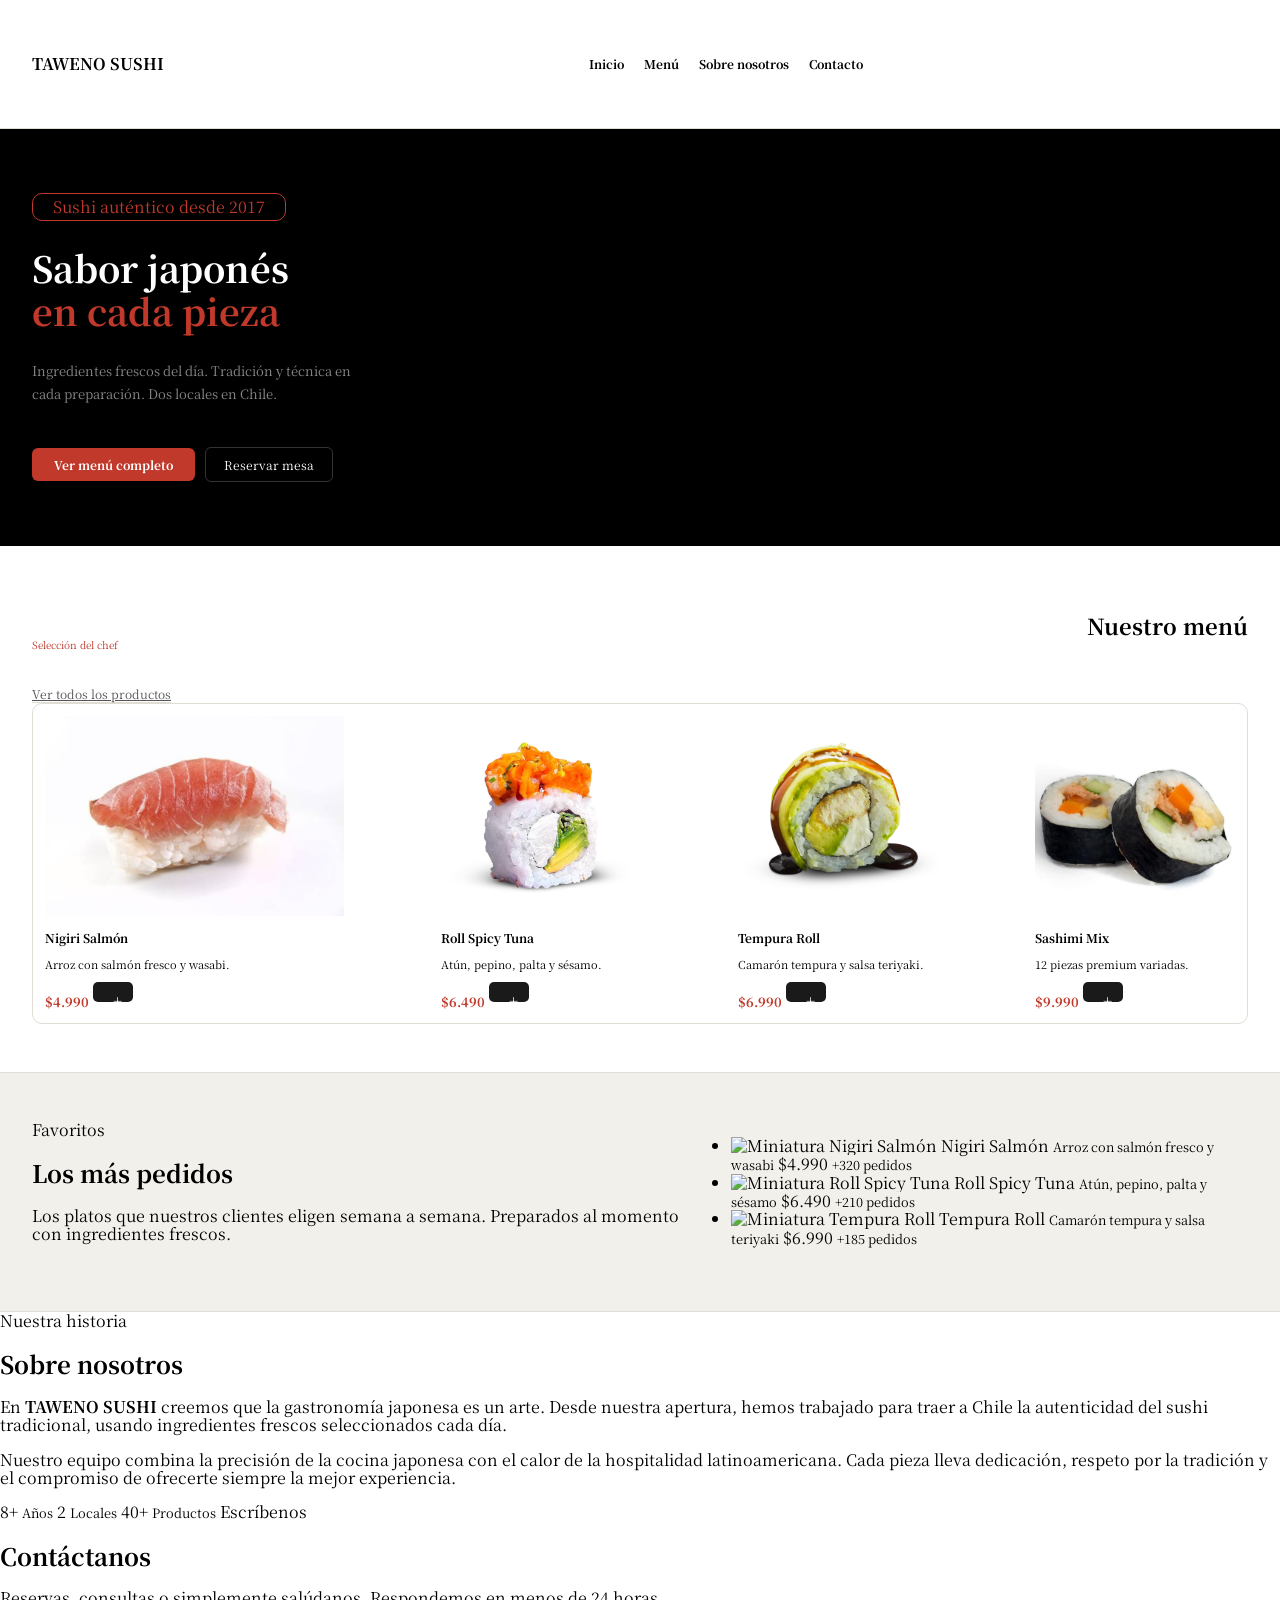
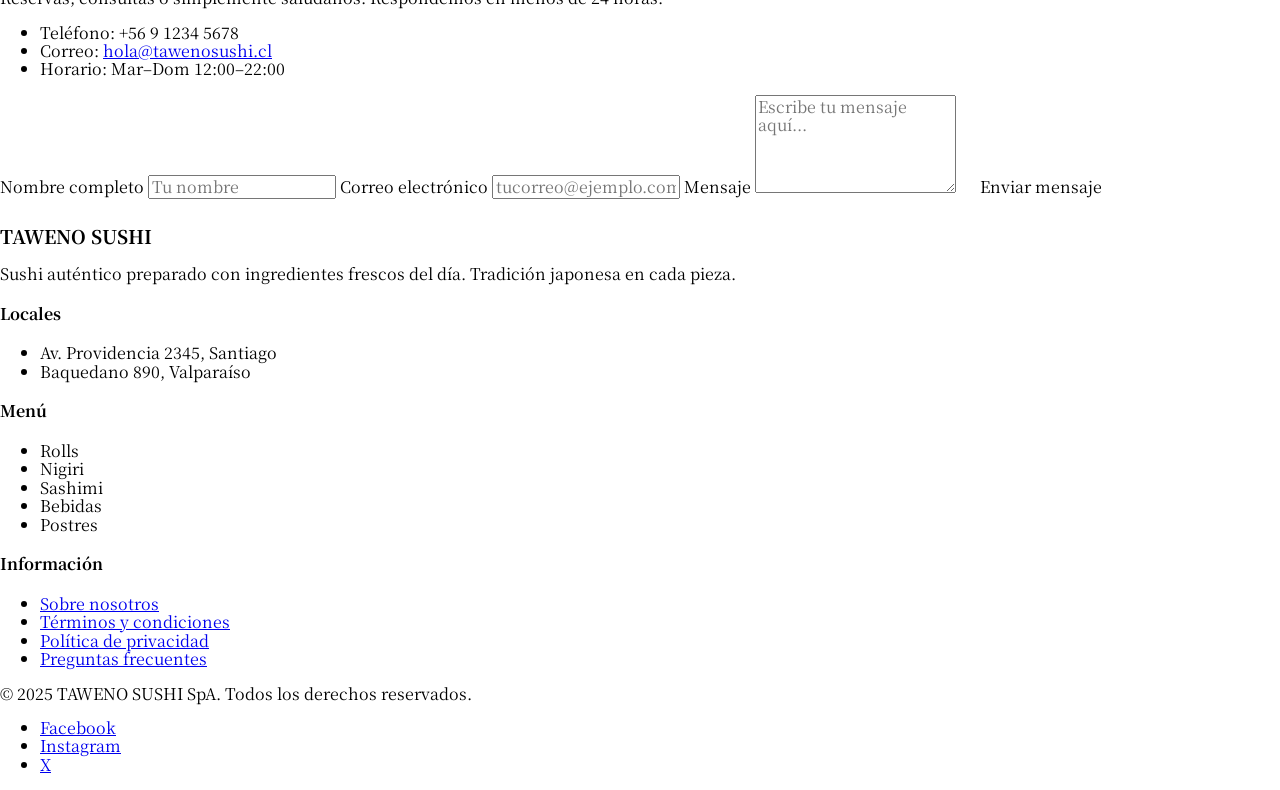
==== index.html @ 77d9dcaa "dev: se arreglaron errores y se actualizaron las ultimas tres secciones, los mas pedidos, sobre noso" ====
<!doctype html>
<html lang="es">
  <head>
    <meta charset="UTF-8" />
    <meta name="viewport" content="width=device-width, initial-scale=1.0" />
    <link rel="preconnect" href="https://fonts.googleapis.com" />
    <link rel="preconnect" href="https://fonts.gstatic.com" crossorigin />
    <link
      href="https://fonts.googleapis.com/css2?family=Noto+Serif+JP:wght@400;500;700&display=swap"
      rel="stylesheet"
    />
    <link rel="stylesheet" href="css/normalize.css" />
    <link rel="stylesheet" href="css/styles.css" />
    <!-- ===================== ACA TU LINK CSS ===================== -->
    <title>TAWENO SUSHI</title>
  </head>

  <body>
    <!-- ===================== INICIO HEADER ===================== -->

    <nav class="navbar">
      <a href="#">TAWENO SUSHI</a>
      <ul class="enlaces">
        <li><a href="#">Inicio</a></li>
        <li><a href="#">Menú</a></li>
        <li><a href="#">Sobre nosotros</a></li>
        <li><a href="#">Contacto</a></li>
      </ul>
      <div class="pill">
        <a href="#">Reservar</a>
      </div>
    </nav>
    <header class="header">
      <div class="bloque-texto1">
        <span>Sushi auténtico desde 2017</span>
      </div>
      <h1>Sabor japonés<br /><span>en cada pieza</span></h1>
      <div class="parrdesc">
        <p>
          Ingredientes frescos del día. Tradición y técnica en cada preparación.
          Dos locales en Chile.
        </p>
      </div>
      <div class="contenedor-botones">
        <div class="menu-boton">
          <a href="#">Ver menú completo</a>
        </div>
        <div class="mesa-boton">
          <a href="#">Reservar mesa</a>
        </div>
      </div>
    </header>
    <!-- ===================== FIN HEADER ===================== -->

    <!-- ===================== INICIO NUESTRO MENÚ ===================== -->

    <section class="nuestro-menu">
      <header class="encabezado-menu">
        <span>Selección del chef</span>
        <h2>Nuestro menú</h2>
      </header>

      <a href="#">Ver todos los productos</a>
      <div class="tarjetas">
        <div class="contenedor-tarjeta1">
          <img src="img/sushi1.jpg" alt="Nigiri Salmón" />

          <h3>Nigiri Salmón</h3>
          <p>Arroz con salmón fresco y wasabi.</p>
          <span>$4.990</span>
          <button type="button">+</button>
        </div>
        <div class="contenedor-tarjeta2">
          <img src="img/sushi2.jpg" alt="Roll Spicy Tuna" />
          <h3>Roll Spicy Tuna</h3>
          <p>Atún, pepino, palta y sésamo.</p>
          <span>$6.490</span>
          <button type="button">+</button>
        </div>
        <div class="contenedor-tarjeta3">
          <img src="img/sushi3.jpg" alt="Tempura Roll" />
          <h3>Tempura Roll</h3>
          <p>Camarón tempura y salsa teriyaki.</p>
          <span>$6.990</span>
          <button type="button">+</button>
        </div>
        <div class="contenedor-tarjeta4">
        <img src="img/sushi4.jpg" alt="Sashimi Mix" />
        <h3>Sashimi Mix</h3>
        <p>12 piezas premium variadas.</p>
        <span>$9.990</span>
        <button type="button">+</button>
        </div>
      </div>
    </section>
    <!-- ===================== FIN NUESTRO MENÚ ===================== -->

    <!-- ===================== INICIO LOS MÁS PEDIDOS ===================== -->
    <section class="mas-pedidos">
      <div class="columna1">
    <span>Favoritos</span>
    <h2>Los más pedidos</h2>
    <p>
      Los platos que nuestros clientes eligen semana a semana. Preparados al
      momento con ingredientes frescos.
    </p>
      </div>
    <ul>
      <li>
        <img src="#" alt="Miniatura Nigiri Salmón" />
        <span>Nigiri Salmón</span>
        <small>Arroz con salmón fresco y wasabi</small>
        <span>$4.990</span>
        <small>+320 pedidos</small>
      </li>
      <li>
        <img src="#" alt="Miniatura Roll Spicy Tuna" />
        <span>Roll Spicy Tuna</span>
        <small>Atún, pepino, palta y sésamo</small>
        <span>$6.490</span>
        <small>+210 pedidos</small>
      </li>
      <li>
        <img src="#" alt="Miniatura Tempura Roll" />
        <span>Tempura Roll</span>
        <small>Camarón tempura y salsa teriyaki</small>
        <span>$6.990</span>
        <small>+185 pedidos</small>
      </li>
    </ul>
    </section>
    <!-- ===================== FIN LOS MÁS PEDIDOS ===================== -->

    <!-- ===================== INICIO SOBRE NOSOTROS ===================== -->

    <span>Nuestra historia</span>
    <h2>Sobre nosotros</h2>
    <p>
      En <strong>TAWENO SUSHI</strong> creemos que la gastronomía japonesa es un
      arte. Desde nuestra apertura, hemos trabajado para traer a Chile la
      autenticidad del sushi tradicional, usando ingredientes frescos
      seleccionados cada día.
    </p>
    <p>
      Nuestro equipo combina la precisión de la cocina japonesa con el calor de
      la hospitalidad latinoamericana. Cada pieza lleva dedicación, respeto por
      la tradición y el compromiso de ofrecerte siempre la mejor experiencia.
    </p>

    <span>8+</span>
    <small>Años</small>

    <span>2</span>
    <small>Locales</small>

    <span>40+</span>
    <small>Productos</small>

    <!-- ===================== FIN SOBRE NOSOTROS ===================== -->

    <!-- ===================== INICIO CONTACTO ===================== -->

    <span>Escríbenos</span>
    <h2>Contáctanos</h2>
    <p>
      Reservas, consultas o simplemente salúdanos. Respondemos en menos de 24
      horas.
    </p>
    <ul>
      <li>Teléfono: +56 9 1234 5678</li>
      <li>
        Correo: <a href="mailto:hola@tawenosushi.cl">hola@tawenosushi.cl</a>
      </li>
      <li>Horario: Mar–Dom 12:00–22:00</li>
    </ul>

    <form action="#" method="post">
      <label for="nombre">Nombre completo</label>
      <input
        type="text"
        id="nombre"
        name="nombre"
        placeholder="Tu nombre"
        required
      />

      <label for="email">Correo electrónico</label>
      <input
        type="email"
        id="email"
        name="email"
        placeholder="tucorreo@ejemplo.com"
        required
      />

      <label for="mensaje">Mensaje</label>
      <textarea
        id="mensaje"
        name="mensaje"
        rows="5"
        placeholder="Escribe tu mensaje aquí..."
        required
      ></textarea>

      <button type="submit">Enviar mensaje</button>
    </form>

    <!-- ===================== FIN CONTACTO ===================== -->

    <!-- ===================== INICIO FOOTER ===================== -->

    <h3>TAWENO SUSHI</h3>
    <p>
      Sushi auténtico preparado con ingredientes frescos del día. Tradición
      japonesa en cada pieza.
    </p>

    <h4>Locales</h4>
    <ul>
      <li>Av. Providencia 2345, Santiago</li>
      <li>Baquedano 890, Valparaíso</li>
    </ul>

    <h4>Menú</h4>
    <ul>
      <li>Rolls</li>
      <li>Nigiri</li>
      <li>Sashimi</li>
      <li>Bebidas</li>
      <li>Postres</li>
    </ul>

    <h4>Información</h4>
    <ul>
      <li><a href="#">Sobre nosotros</a></li>
      <li><a href="#">Términos y condiciones</a></li>
      <li><a href="#">Política de privacidad</a></li>
      <li><a href="#">Preguntas frecuentes</a></li>
    </ul>

    <p>© 2025 TAWENO SUSHI SpA. Todos los derechos reservados.</p>
    <ul>
      <li><a href="#">Facebook</a></li>
      <li><a href="#">Instagram</a></li>
      <li><a href="#">X</a></li>
    </ul>

    <!-- ===================== FIN FOOTER ===================== -->
  </body>
</html>
---- css/styles.css ----
/* =====================================================
   styles.css — TAWENO SUSHI
   Completa los estilos según el mockup adjunto
   ===================================================== */

/* Reset base */
html {
  box-sizing: border-box;
  font-size: 62.5%;
}

*,
*::before,
*::after {
  box-sizing: inherit;
}

img {
  max-width: 100%;
}

/* Tu código va aquí */
body {
  font-size: 1.6rem;
  font-family: Noto Serif JP;
}

.navbar {
  background-color: #ffffff;
  display: flex;
  padding-bottom: 6.4rem;
  padding-top: 6.4rem;
  padding-left: 3.2rem;
  padding-right: 3.2rem;
  flex-direction: row;
  align-items: center;
  justify-content: space-between;
  border-bottom: 0.1rem solid #e0ddd5;
  height: 5.2rem;
  text-decoration: none;
  width: 140rem;
  margin: 0 auto;
}

.navbar a {
  display: flex;
  justify-content: space-between;
  flex-direction: row;
  color: #000000;
  text-decoration: none;
  font-weight: 700;
}

.navbar li {
  margin-right: 2rem ;
}

.pill {
  background-color: #c0392b;
  border: 0.1rem solid rgba(192, 57, 43, 0.5);
  font-size: 1rem;
  padding: 0.4rem 1.2rem;
  border-radius: 2rem;
  margin-bottom: 2rem;
  text-decoration: none;
  color: white;
}

.header {
  background-color: #000000;
  padding-top: 6.4rem;
  padding-bottom: 6.4rem;
  padding-left: 3.2rem;
  padding-right: 3.2rem;
  display: flex;
  align-items: center;
  flex-direction: column;
  align-items: flex-start ;
}

.bloque-texto1 {
  flex-basis: 50%;
  color: #c0392b;
  border: solid #c0392b 0.1rem ;
  border-radius: 1rem;
  padding: 0.4rem 2rem;
}

.contenedor-botones {
  display: flex;
  align-items: center;
  
}

.contenedor-botones a {
  text-decoration: none;
  color: #ffffff;
}

.menu-boton {
  background-color: #c0392b;
  color: #ffffff;
  font-size: 1.2rem;
  font-weight: bold;
  padding: 1rem 2.2rem;
  border-radius: 0.6rem;
  margin-right: 1rem;

}

.parrdesc {
  color: #888888;
  font-size: 1.3rem;
  line-height: 1.8;
  max-width: 34rem;
  margin-bottom: 2.8rem;
}

.mesa-boton {
  background-color: transparent;
  border: 0.1rem solid rgba(255, 255, 255, 0.2);
  color: #cccccc ;
  font-size: 1.2rem;
  padding: 1rem 1.8rem;
  border-radius: 0.6rem;
}

.header h1 {
  color: #ffffff;
  font-size: 3.6rem;
  font-weight: bold;
  line-height: 1.2;
  margin-bottom: 1.4rem;

}

.header h1 span {
  color: #c0392b;
}

.enlaces {
  font-size: 1.2rem;
  display: flex;
  align-items: center;
  justify-content: center;
  margin-right: 2.8rem;
  color: #555555;
  text-decoration: none;
}

.enlaces li {
  list-style: none;
}

.nuestro-menu {
  background-color: #ffffff;
  padding: 4.8rem 3.2rem;
}

.encabezado-menu {
  display: flex;
  align-items: flex-end;
  justify-content: space-between;
  margin-bottom: 2.8rem;

}

.encabezado-menu span {
  color: #c0392b;
  font-size: 1rem;
  margin-bottom: 0.6rem;
}

.encabezado-menu h2 {
  font-size: 2.2rem;
  font-weight: bold;
  justify-self: start;
}

.nuestro-menu a {
  color: #555555;
  font-size: 1.2rem;
  border-bottom: 0.1rem solid #e0ddd5 ;
}

.tarjetas {
  display: flex;
  align-items: stretch;
  justify-content: space-between;
  flex-basis: 25%;
  background-color: #ffffff;
  border: 0.1rem solid #e0ddd5;
  border-radius: 1rem;
  padding: 1.2rem;
  overflow: hidden;
}

.tarjetas img {
  height: 20rem;
  width: 100%;
  object-fit: cover;
}

.tarjetas h3 {
  font-size: 1.2rem;
  font-weight: bold;
  margin-bottom: 0.4rem;
}

.tarjetas p {
  font-size: 1.1rem;
  color: 555555;
  line-height: 1.5;
  margin-bottom: 1rem;
}

.tarjetas span button {
  display: flex;
  align-items: center;
  justify-content: space-between;

}

.tarjetas span {
  color: #c0392b;
  font-size: 1.3rem;
  font-weight: bold;

}

.tarjetas button {
  background-color: #1a1a1a;
  color: #ffffff;
  width: 2rem;
  height: 2rem;
  border-radius: 0.5rem;
  border: none;
  
}

.contenedor-tarjeta1 {
  margin-right: 0.2rem;
}

.contenedor-tarjeta2{
  margin-right: 0.2rem;
}

.contenedor-tarjeta3 {
  margin-right: 0.2rem;
}

.mas-pedidos {
  background-color: #f2f0eb;
  padding: 4.8rem 3.2rem;
  border-top: 0.1rem solid #e0ddd5;
  border-bottom: 0.1rem solid #e0ddd5;
  display: flex;
  align-items: flex-start;
  justify-content: flex-start;
}

.columna1 {
  
}
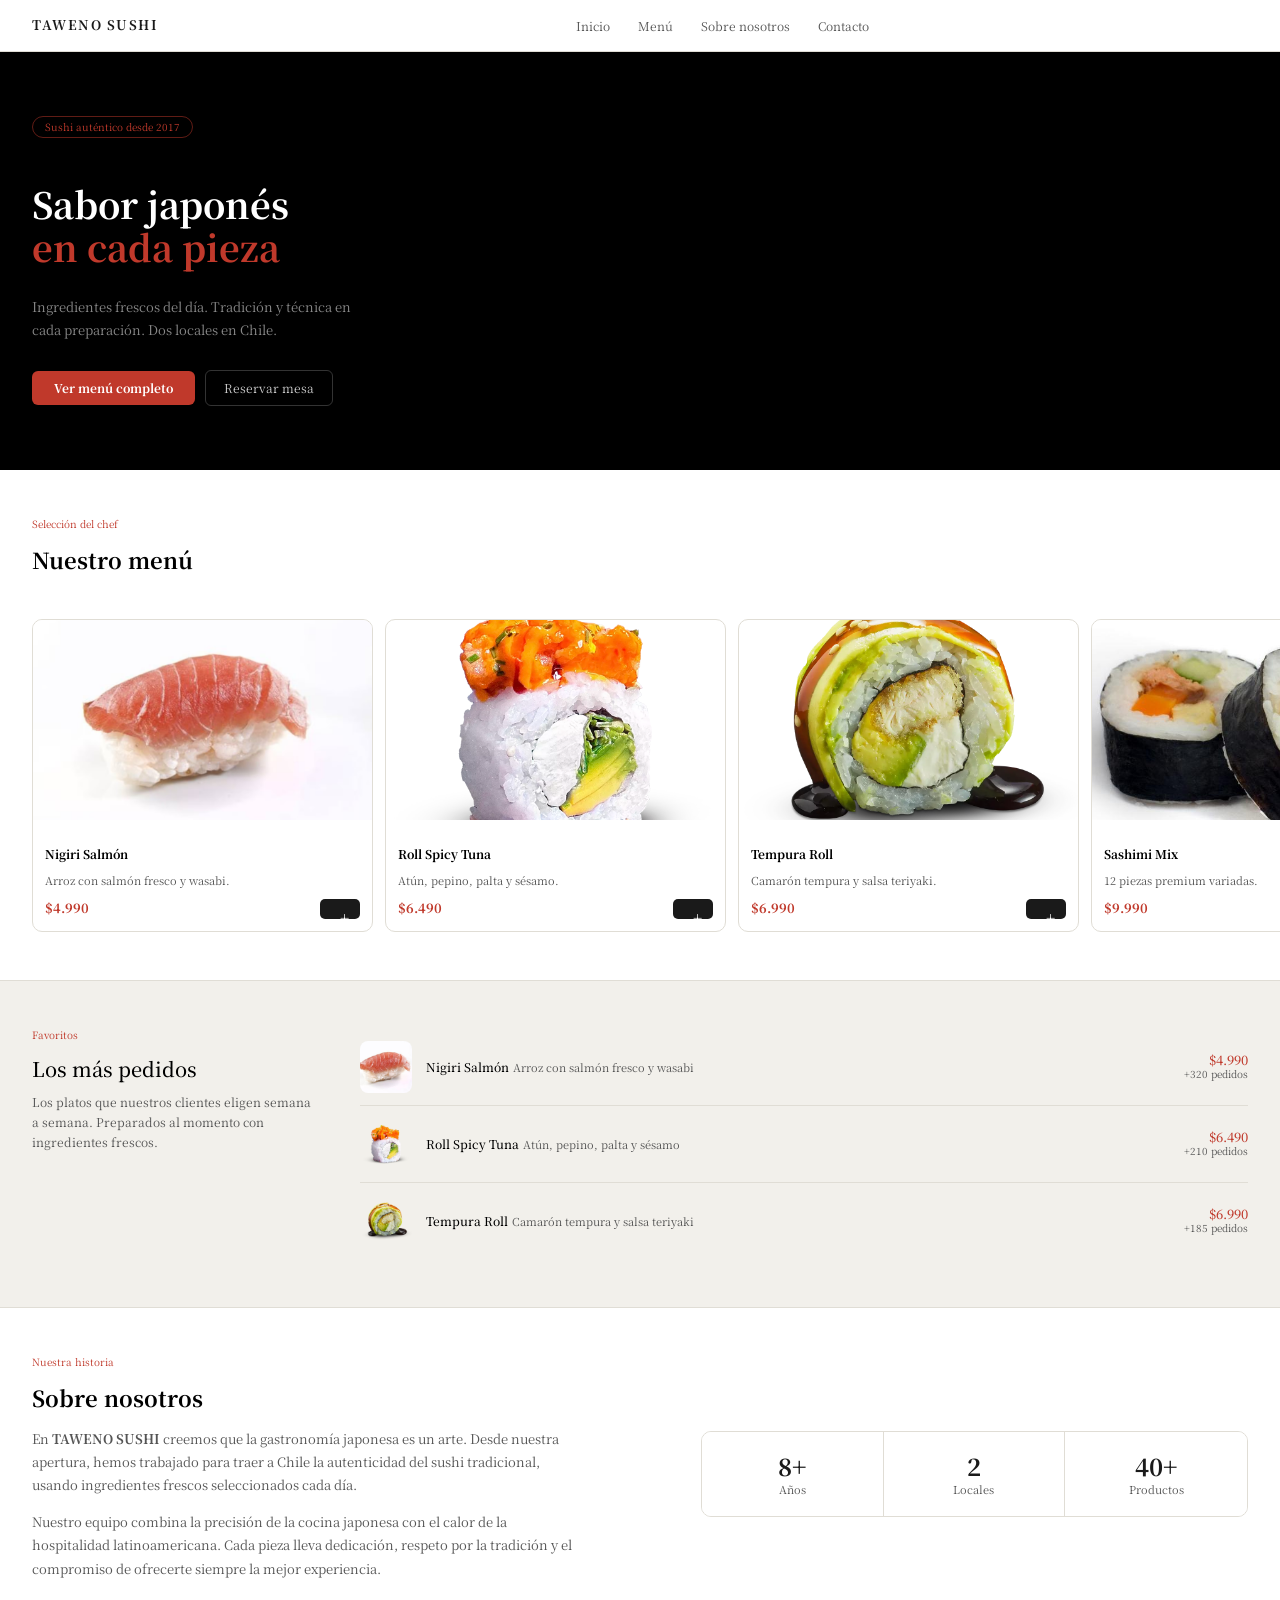
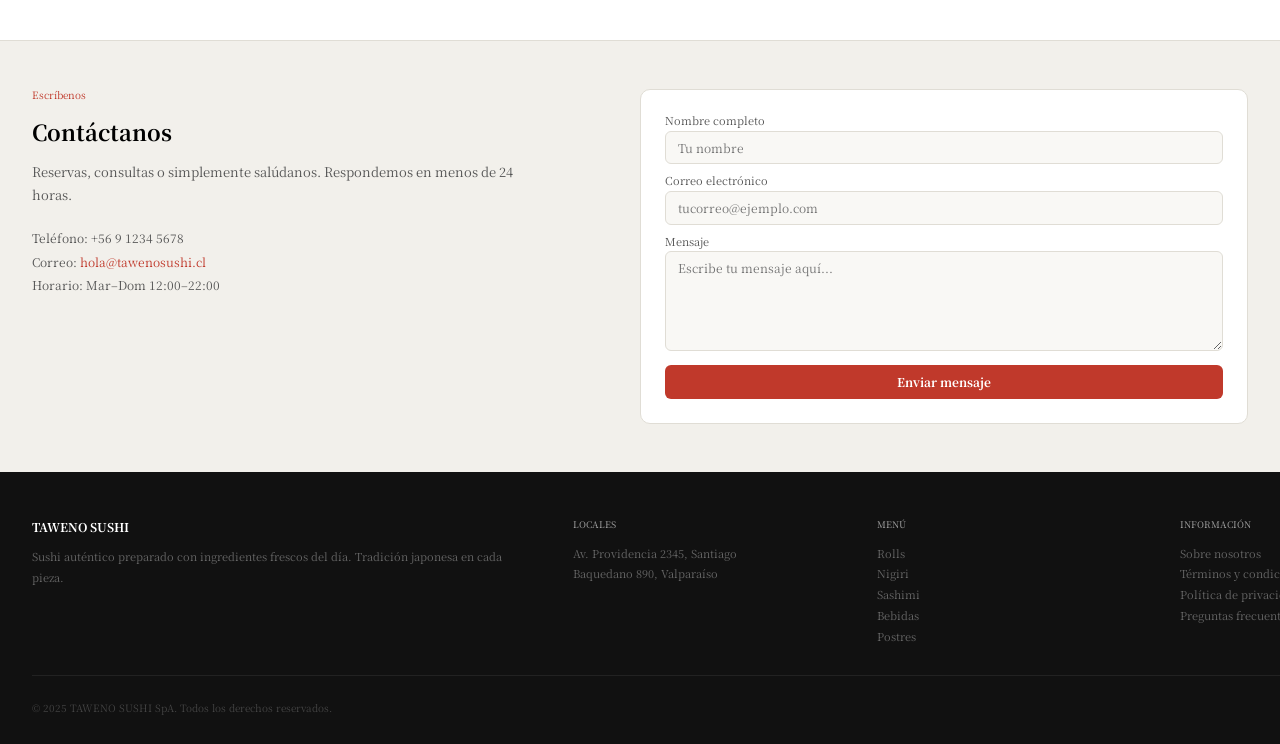
==== commit 1ea737f0: "dev: se arreglaron errores y se actualizaron las ultimas tres secciones, los mas pedidos, sobre noso" ====
--- a/index.html
+++ b/index.html
@@ -11,240 +11,261 @@
     />
     <link rel="stylesheet" href="css/normalize.css" />
     <link rel="stylesheet" href="css/styles.css" />
-    <!-- ===================== ACA TU LINK CSS ===================== -->
     <title>TAWENO SUSHI</title>
   </head>
 
   <body>
-    <!-- ===================== INICIO HEADER ===================== -->
 
     <nav class="navbar">
-      <a href="#">TAWENO SUSHI</a>
-      <ul class="enlaces">
-        <li><a href="#">Inicio</a></li>
-        <li><a href="#">Menú</a></li>
-        <li><a href="#">Sobre nosotros</a></li>
-        <li><a href="#">Contacto</a></li>
+      <a href="#" class="navbar-logo">TAWENO SUSHI</a>
+      <ul>
+        <li><a href="#" class="enlaces">Inicio</a></li>
+        <li><a href="#" class="enlaces">Menú</a></li>
+        <li><a href="#" class="enlaces">Sobre nosotros</a></li>
+        <li><a href="#" class="enlaces">Contacto</a></li>
       </ul>
-      <div class="pill">
-        <a href="#">Reservar</a>
-      </div>
+      <a href="#" class="boton-reservar">Reservar</a>
     </nav>
+
     <header class="header">
-      <div class="bloque-texto1">
-        <span>Sushi auténtico desde 2017</span>
-      </div>
-      <h1>Sabor japonés<br /><span>en cada pieza</span></h1>
-      <div class="parrdesc">
-        <p>
-          Ingredientes frescos del día. Tradición y técnica en cada preparación.
-          Dos locales en Chile.
-        </p>
-      </div>
-      <div class="contenedor-botones">
-        <div class="menu-boton">
-          <a href="#">Ver menú completo</a>
-        </div>
-        <div class="mesa-boton">
-          <a href="#">Reservar mesa</a>
+      <div class="header-inner">
+        <div class="bloque-texto1">
+          <span class="pill">Sushi auténtico desde 2017</span>
+          <h1>Sabor japonés<br /><span>en cada pieza</span></h1>
+          <p class="parrdesc">
+            Ingredientes frescos del día. Tradición y técnica en cada preparación.
+            Dos locales en Chile.
+          </p>
+          <div class="contenedor-botones">
+            <a href="#" class="menu-boton">Ver menú completo</a>
+            <a href="#" class="mesa-boton">Reservar mesa</a>
+          </div>
         </div>
       </div>
     </header>
-    <!-- ===================== FIN HEADER ===================== -->
-
-    <!-- ===================== INICIO NUESTRO MENÚ ===================== -->
 
     <section class="nuestro-menu">
-      <header class="encabezado-menu">
-        <span>Selección del chef</span>
-        <h2>Nuestro menú</h2>
-      </header>
-
-      <a href="#">Ver todos los productos</a>
-      <div class="tarjetas">
-        <div class="contenedor-tarjeta1">
-          <img src="img/sushi1.jpg" alt="Nigiri Salmón" />
-
-          <h3>Nigiri Salmón</h3>
-          <p>Arroz con salmón fresco y wasabi.</p>
-          <span>$4.990</span>
-          <button type="button">+</button>
-        </div>
-        <div class="contenedor-tarjeta2">
-          <img src="img/sushi2.jpg" alt="Roll Spicy Tuna" />
-          <h3>Roll Spicy Tuna</h3>
-          <p>Atún, pepino, palta y sésamo.</p>
-          <span>$6.490</span>
-          <button type="button">+</button>
-        </div>
-        <div class="contenedor-tarjeta3">
-          <img src="img/sushi3.jpg" alt="Tempura Roll" />
-          <h3>Tempura Roll</h3>
-          <p>Camarón tempura y salsa teriyaki.</p>
-          <span>$6.990</span>
-          <button type="button">+</button>
-        </div>
-        <div class="contenedor-tarjeta4">
-        <img src="img/sushi4.jpg" alt="Sashimi Mix" />
-        <h3>Sashimi Mix</h3>
-        <p>12 piezas premium variadas.</p>
-        <span>$9.990</span>
-        <button type="button">+</button>
-        </div>
-      </div>
-    </section>
-    <!-- ===================== FIN NUESTRO MENÚ ===================== -->
-
-    <!-- ===================== INICIO LOS MÁS PEDIDOS ===================== -->
+      <div class="nuestro-menu-inner">
+        <div class="encabezado-menu">
+          <div class="encabezado-menu-titulo">
+            <span>Selección del chef</span>
+            <h2>Nuestro menú</h2>
+          </div>
+          <a href="#" class="ver-todos">Ver todos los productos</a>
+        </div>
+        <div class="fila-tarjetas">
+          <div class="tarjetas contenedor-tarjeta1">
+            <img src="img/sushi1.jpg" alt="Nigiri Salmón" />
+            <div class="card-info">
+              <h3>Nigiri Salmón</h3>
+              <p>Arroz con salmón fresco y wasabi.</p>
+              <div class="pie-tarjeta">
+                <span>$4.990</span>
+                <button type="button">+</button>
+              </div>
+            </div>
+          </div>
+          <div class="tarjetas contenedor-tarjeta2">
+            <img src="img/sushi2.jpg" alt="Roll Spicy Tuna" />
+            <div class="card-info">
+              <h3>Roll Spicy Tuna</h3>
+              <p>Atún, pepino, palta y sésamo.</p>
+              <div class="pie-tarjeta">
+                <span>$6.490</span>
+                <button type="button">+</button>
+              </div>
+            </div>
+          </div>
+          <div class="tarjetas contenedor-tarjeta3">
+            <img src="img/sushi3.jpg" alt="Tempura Roll" />
+            <div class="card-info">
+              <h3>Tempura Roll</h3>
+              <p>Camarón tempura y salsa teriyaki.</p>
+              <div class="pie-tarjeta">
+                <span>$6.990</span>
+                <button type="button">+</button>
+              </div>
+            </div>
+          </div>
+          <div class="tarjetas">
+            <img src="img/sushi4.jpg" alt="Sashimi Mix" />
+            <div class="card-info">
+              <h3>Sashimi Mix</h3>
+              <p>12 piezas premium variadas.</p>
+              <div class="pie-tarjeta">
+                <span>$9.990</span>
+                <button type="button">+</button>
+              </div>
+            </div>
+          </div>
+        </div>
+      </div>
+    </section>
+
     <section class="mas-pedidos">
-      <div class="columna1">
-    <span>Favoritos</span>
-    <h2>Los más pedidos</h2>
-    <p>
-      Los platos que nuestros clientes eligen semana a semana. Preparados al
-      momento con ingredientes frescos.
-    </p>
-      </div>
-    <ul>
-      <li>
-        <img src="#" alt="Miniatura Nigiri Salmón" />
-        <span>Nigiri Salmón</span>
-        <small>Arroz con salmón fresco y wasabi</small>
-        <span>$4.990</span>
-        <small>+320 pedidos</small>
-      </li>
-      <li>
-        <img src="#" alt="Miniatura Roll Spicy Tuna" />
-        <span>Roll Spicy Tuna</span>
-        <small>Atún, pepino, palta y sésamo</small>
-        <span>$6.490</span>
-        <small>+210 pedidos</small>
-      </li>
-      <li>
-        <img src="#" alt="Miniatura Tempura Roll" />
-        <span>Tempura Roll</span>
-        <small>Camarón tempura y salsa teriyaki</small>
-        <span>$6.990</span>
-        <small>+185 pedidos</small>
-      </li>
-    </ul>
-    </section>
-    <!-- ===================== FIN LOS MÁS PEDIDOS ===================== -->
-
-    <!-- ===================== INICIO SOBRE NOSOTROS ===================== -->
-
-    <span>Nuestra historia</span>
-    <h2>Sobre nosotros</h2>
-    <p>
-      En <strong>TAWENO SUSHI</strong> creemos que la gastronomía japonesa es un
-      arte. Desde nuestra apertura, hemos trabajado para traer a Chile la
-      autenticidad del sushi tradicional, usando ingredientes frescos
-      seleccionados cada día.
-    </p>
-    <p>
-      Nuestro equipo combina la precisión de la cocina japonesa con el calor de
-      la hospitalidad latinoamericana. Cada pieza lleva dedicación, respeto por
-      la tradición y el compromiso de ofrecerte siempre la mejor experiencia.
-    </p>
-
-    <span>8+</span>
-    <small>Años</small>
-
-    <span>2</span>
-    <small>Locales</small>
-
-    <span>40+</span>
-    <small>Productos</small>
-
-    <!-- ===================== FIN SOBRE NOSOTROS ===================== -->
-
-    <!-- ===================== INICIO CONTACTO ===================== -->
-
-    <span>Escríbenos</span>
-    <h2>Contáctanos</h2>
-    <p>
-      Reservas, consultas o simplemente salúdanos. Respondemos en menos de 24
-      horas.
-    </p>
-    <ul>
-      <li>Teléfono: +56 9 1234 5678</li>
-      <li>
-        Correo: <a href="mailto:hola@tawenosushi.cl">hola@tawenosushi.cl</a>
-      </li>
-      <li>Horario: Mar–Dom 12:00–22:00</li>
-    </ul>
-
-    <form action="#" method="post">
-      <label for="nombre">Nombre completo</label>
-      <input
-        type="text"
-        id="nombre"
-        name="nombre"
-        placeholder="Tu nombre"
-        required
-      />
-
-      <label for="email">Correo electrónico</label>
-      <input
-        type="email"
-        id="email"
-        name="email"
-        placeholder="tucorreo@ejemplo.com"
-        required
-      />
-
-      <label for="mensaje">Mensaje</label>
-      <textarea
-        id="mensaje"
-        name="mensaje"
-        rows="5"
-        placeholder="Escribe tu mensaje aquí..."
-        required
-      ></textarea>
-
-      <button type="submit">Enviar mensaje</button>
-    </form>
-
-    <!-- ===================== FIN CONTACTO ===================== -->
-
-    <!-- ===================== INICIO FOOTER ===================== -->
-
-    <h3>TAWENO SUSHI</h3>
-    <p>
-      Sushi auténtico preparado con ingredientes frescos del día. Tradición
-      japonesa en cada pieza.
-    </p>
-
-    <h4>Locales</h4>
-    <ul>
-      <li>Av. Providencia 2345, Santiago</li>
-      <li>Baquedano 890, Valparaíso</li>
-    </ul>
-
-    <h4>Menú</h4>
-    <ul>
-      <li>Rolls</li>
-      <li>Nigiri</li>
-      <li>Sashimi</li>
-      <li>Bebidas</li>
-      <li>Postres</li>
-    </ul>
-
-    <h4>Información</h4>
-    <ul>
-      <li><a href="#">Sobre nosotros</a></li>
-      <li><a href="#">Términos y condiciones</a></li>
-      <li><a href="#">Política de privacidad</a></li>
-      <li><a href="#">Preguntas frecuentes</a></li>
-    </ul>
-
-    <p>© 2025 TAWENO SUSHI SpA. Todos los derechos reservados.</p>
-    <ul>
-      <li><a href="#">Facebook</a></li>
-      <li><a href="#">Instagram</a></li>
-      <li><a href="#">X</a></li>
-    </ul>
-
-    <!-- ===================== FIN FOOTER ===================== -->
+      <div class="mas-pedidos-inner">
+        <div class="columna1">
+          <span>Favoritos</span>
+          <h2>Los más pedidos</h2>
+          <p>
+            Los platos que nuestros clientes eligen semana a semana. Preparados al
+            momento con ingredientes frescos.
+          </p>
+        </div>
+        <ul class="lista-pedidos">
+          <li class="item-pedido">
+            <img src="img/sushi1.jpg" alt="Miniatura Nigiri Salmón" />
+            <div>
+              <span class="item-pedido-nombre">Nigiri Salmón</span>
+              <span class="item-pedido-desc">Arroz con salmón fresco y wasabi</span>
+            </div>
+            <div class="item-pedido-meta">
+              <span class="item-pedido-precio">$4.990</span>
+              <span class="item-pedido-conteo">+320 pedidos</span>
+            </div>
+          </li>
+          <li class="item-pedido">
+            <img src="img/sushi2.jpg" alt="Miniatura Roll Spicy Tuna" />
+            <div>
+              <span class="item-pedido-nombre">Roll Spicy Tuna</span>
+              <span class="item-pedido-desc">Atún, pepino, palta y sésamo</span>
+            </div>
+            <div class="item-pedido-meta">
+              <span class="item-pedido-precio">$6.490</span>
+              <span class="item-pedido-conteo">+210 pedidos</span>
+            </div>
+          </li>
+          <li class="item-pedido">
+            <img src="img/sushi3.jpg" alt="Miniatura Tempura Roll" />
+            <div>
+              <span class="item-pedido-nombre">Tempura Roll</span>
+              <span class="item-pedido-desc">Camarón tempura y salsa teriyaki</span>
+            </div>
+            <div class="item-pedido-meta">
+              <span class="item-pedido-precio">$6.990</span>
+              <span class="item-pedido-conteo">+185 pedidos</span>
+            </div>
+          </li>
+        </ul>
+      </div>
+    </section>
+
+    <section class="sobre-nosotros">
+      <div class="sobre-nosotros-inner">
+        <div class="columna-texto">
+          <span>Nuestra historia</span>
+          <h2>Sobre nosotros</h2>
+          <p>
+            En <strong>TAWENO SUSHI</strong> creemos que la gastronomía japonesa es un
+            arte. Desde nuestra apertura, hemos trabajado para traer a Chile la
+            autenticidad del sushi tradicional, usando ingredientes frescos
+            seleccionados cada día.
+          </p>
+          <p>
+            Nuestro equipo combina la precisión de la cocina japonesa con el calor de
+            la hospitalidad latinoamericana. Cada pieza lleva dedicación, respeto por
+            la tradición y el compromiso de ofrecerte siempre la mejor experiencia.
+          </p>
+        </div>
+        <div class="panel-stats">
+          <div class="stat-item">
+            <span class="stat-numero">8+</span>
+            <span class="stat-etiqueta">Años</span>
+          </div>
+          <div class="stat-item">
+            <span class="stat-numero">2</span>
+            <span class="stat-etiqueta">Locales</span>
+          </div>
+          <div class="stat-item">
+            <span class="stat-numero">40+</span>
+            <span class="stat-etiqueta">Productos</span>
+          </div>
+        </div>
+      </div>
+    </section>
+
+    <section class="contacto">
+      <div class="contacto-inner">
+        <div class="columna-info">
+          <span>Escríbenos</span>
+          <h2>Contáctanos</h2>
+          <p>
+            Reservas, consultas o simplemente salúdanos. Respondemos en menos de 24
+            horas.
+          </p>
+          <ul class="lista-datos">
+            <li>Teléfono: +56 9 1234 5678</li>
+            <li>Correo: <a href="mailto:hola@tawenosushi.cl">hola@tawenosushi.cl</a></li>
+            <li>Horario: Mar–Dom 12:00–22:00</li>
+          </ul>
+        </div>
+        <div class="tarjeta-formulario">
+          <form class="formulario" action="#" method="post">
+            <div class="campo">
+              <label for="nombre">Nombre completo</label>
+              <input type="text" id="nombre" name="nombre" placeholder="Tu nombre" required />
+            </div>
+            <div class="campo">
+              <label for="email">Correo electrónico</label>
+              <input type="email" id="email" name="email" placeholder="tucorreo@ejemplo.com" required />
+            </div>
+            <div class="campo">
+              <label for="mensaje">Mensaje</label>
+              <textarea id="mensaje" name="mensaje" rows="5" placeholder="Escribe tu mensaje aquí..." required></textarea>
+            </div>
+            <button type="submit" class="boton-enviar">Enviar mensaje</button>
+          </form>
+        </div>
+      </div>
+    </section>
+
+    <footer class="footer">
+      <div class="footer-inner">
+        <div class="footer-columnas">
+          <div class="footer-marca">
+            <h3>TAWENO SUSHI</h3>
+            <p>
+              Sushi auténtico preparado con ingredientes frescos del día. Tradición
+              japonesa en cada pieza.
+            </p>
+          </div>
+          <div class="footer-nav">
+            <h4>LOCALES</h4>
+            <ul>
+              <li>Av. Providencia 2345, Santiago</li>
+              <li>Baquedano 890, Valparaíso</li>
+            </ul>
+          </div>
+          <div class="footer-nav">
+            <h4>MENÚ</h4>
+            <ul>
+              <li><a href="#">Rolls</a></li>
+              <li><a href="#">Nigiri</a></li>
+              <li><a href="#">Sashimi</a></li>
+              <li><a href="#">Bebidas</a></li>
+              <li><a href="#">Postres</a></li>
+            </ul>
+          </div>
+          <div class="footer-nav">
+            <h4>INFORMACIÓN</h4>
+            <ul>
+              <li><a href="#">Sobre nosotros</a></li>
+              <li><a href="#">Términos y condiciones</a></li>
+              <li><a href="#">Política de privacidad</a></li>
+              <li><a href="#">Preguntas frecuentes</a></li>
+            </ul>
+          </div>
+        </div>
+        <div class="footer-barra">
+          <p class="footer-copyright">© 2025 TAWENO SUSHI SpA. Todos los derechos reservados.</p>
+          <ul class="footer-redes">
+            <li><a href="#">Facebook</a></li>
+            <li><a href="#">Instagram</a></li>
+            <li><a href="#">X</a></li>
+          </ul>
+        </div>
+      </div>
+    </footer>
+
   </body>
 </html>
--- a/css/styles.css
+++ b/css/styles.css
@@ -1,12 +1,7 @@
-/* =====================================================
-   styles.css — TAWENO SUSHI
-   Completa los estilos según el mockup adjunto
-   ===================================================== */
-
-/* Reset base */
 html {
   box-sizing: border-box;
   font-size: 62.5%;
+  background-color: #f9f8f5;
 }
 
 *,
@@ -19,17 +14,17 @@
   max-width: 100%;
 }
 
-/* Tu código va aquí */
 body {
   font-size: 1.6rem;
-  font-family: Noto Serif JP;
+  font-family: "Noto Serif JP", serif;
+  background-color: #f9f8f5;
 }
 
 .navbar {
   background-color: #ffffff;
   display: flex;
-  padding-bottom: 6.4rem;
-  padding-top: 6.4rem;
+  padding-top: 0;
+  padding-bottom: 0;
   padding-left: 3.2rem;
   padding-right: 3.2rem;
   flex-direction: row;
@@ -37,33 +32,55 @@
   justify-content: space-between;
   border-bottom: 0.1rem solid #e0ddd5;
   height: 5.2rem;
-  text-decoration: none;
   width: 140rem;
   margin: 0 auto;
 }
 
-.navbar a {
-  display: flex;
-  justify-content: space-between;
-  flex-direction: row;
-  color: #000000;
-  text-decoration: none;
-  font-weight: 700;
+.navbar-logo {
+  color: #1a1a1a;
+  font-size: 1.3rem;
+  font-weight: bold;
+  letter-spacing: 0.15rem;
+  text-decoration: none;
+}
+
+.navbar ul {
+  display: flex;
+  align-items: center;
+  justify-content: center;
+  list-style: none;
+  padding: 0;
+  margin: 0;
 }
 
 .navbar li {
-  margin-right: 2rem ;
-}
-
-.pill {
+  margin-right: 2.8rem;
+}
+
+.navbar li:last-child {
+  margin-right: 0;
+}
+
+.enlaces {
+  font-size: 1.2rem;
+  color: #555555;
+  text-decoration: none;
+}
+
+.boton-reservar {
   background-color: #c0392b;
-  border: 0.1rem solid rgba(192, 57, 43, 0.5);
-  font-size: 1rem;
-  padding: 0.4rem 1.2rem;
-  border-radius: 2rem;
-  margin-bottom: 2rem;
-  text-decoration: none;
-  color: white;
+  color: #ffffff;
+  font-size: 1.1rem;
+  font-weight: bold;
+  padding: 0.6rem 1.6rem;
+  border-radius: 0.6rem;
+  border: none;
+  cursor: pointer;
+  text-decoration: none;
+}
+
+.boton-reservar:hover {
+  background-color: #a93226;
 }
 
 .header {
@@ -74,38 +91,45 @@
   padding-right: 3.2rem;
   display: flex;
   align-items: center;
+}
+
+.header-inner {
+  width: 140rem;
+  margin: 0 auto;
+  display: flex;
   flex-direction: column;
-  align-items: flex-start ;
+  align-items: flex-start;
 }
 
 .bloque-texto1 {
   flex-basis: 50%;
-  color: #c0392b;
-  border: solid #c0392b 0.1rem ;
-  border-radius: 1rem;
-  padding: 0.4rem 2rem;
-}
-
-.contenedor-botones {
-  display: flex;
-  align-items: center;
-  
-}
-
-.contenedor-botones a {
-  text-decoration: none;
+  display: flex;
+  flex-direction: column;
+  align-items: flex-start;
+}
+
+.pill {
+  color: #c0392b;
+  border: 0.1rem solid rgba(192, 57, 43, 0.5);
+  font-size: 1rem;
+  padding: 0.4rem 1.2rem;
+  border-radius: 2rem;
+  margin-bottom: 2rem;
+  text-decoration: none;
+  background-color: transparent;
+  display: inline-block;
+}
+
+.header h1 {
   color: #ffffff;
-}
-
-.menu-boton {
-  background-color: #c0392b;
-  color: #ffffff;
-  font-size: 1.2rem;
-  font-weight: bold;
-  padding: 1rem 2.2rem;
-  border-radius: 0.6rem;
-  margin-right: 1rem;
-
+  font-size: 3.6rem;
+  font-weight: bold;
+  line-height: 1.2;
+  margin-bottom: 1.4rem;
+}
+
+.header h1 span {
+  color: #c0392b;
 }
 
 .parrdesc {
@@ -116,40 +140,43 @@
   margin-bottom: 2.8rem;
 }
 
+.contenedor-botones {
+  display: flex;
+  align-items: center;
+}
+
+.contenedor-botones a {
+  text-decoration: none;
+}
+
+.menu-boton {
+  background-color: #c0392b;
+  color: #ffffff;
+  font-size: 1.2rem;
+  font-weight: bold;
+  padding: 1rem 2.2rem;
+  border-radius: 0.6rem;
+  margin-right: 1rem;
+  border: none;
+  cursor: pointer;
+  text-decoration: none;
+  display: inline-block;
+}
+
+.menu-boton:hover {
+  background-color: #a93226;
+}
+
 .mesa-boton {
   background-color: transparent;
   border: 0.1rem solid rgba(255, 255, 255, 0.2);
-  color: #cccccc ;
+  color: #cccccc;
   font-size: 1.2rem;
   padding: 1rem 1.8rem;
   border-radius: 0.6rem;
-}
-
-.header h1 {
-  color: #ffffff;
-  font-size: 3.6rem;
-  font-weight: bold;
-  line-height: 1.2;
-  margin-bottom: 1.4rem;
-
-}
-
-.header h1 span {
-  color: #c0392b;
-}
-
-.enlaces {
-  font-size: 1.2rem;
-  display: flex;
-  align-items: center;
-  justify-content: center;
-  margin-right: 2.8rem;
-  color: #555555;
-  text-decoration: none;
-}
-
-.enlaces li {
-  list-style: none;
+  cursor: pointer;
+  text-decoration: none;
+  display: inline-block;
 }
 
 .nuestro-menu {
@@ -157,42 +184,66 @@
   padding: 4.8rem 3.2rem;
 }
 
+.nuestro-menu-inner {
+  width: 140rem;
+  margin: 0 auto;
+}
+
 .encabezado-menu {
   display: flex;
   align-items: flex-end;
   justify-content: space-between;
   margin-bottom: 2.8rem;
-
-}
-
-.encabezado-menu span {
+}
+
+.encabezado-menu-titulo span {
   color: #c0392b;
   font-size: 1rem;
   margin-bottom: 0.6rem;
+  display: block;
 }
 
 .encabezado-menu h2 {
   font-size: 2.2rem;
   font-weight: bold;
-  justify-self: start;
-}
-
-.nuestro-menu a {
-  color: #555555;
-  font-size: 1.2rem;
-  border-bottom: 0.1rem solid #e0ddd5 ;
+}
+
+.nuestro-menu a.ver-todos {
+  color: #555555;
+  font-size: 1.2rem;
+  border-bottom: 0.1rem solid #e0ddd5;
+  text-decoration: none;
+}
+
+.nuestro-menu a.ver-todos:hover {
+  color: #c0392b;
+  border-color: #c0392b;
+}
+
+.fila-tarjetas {
+  display: flex;
+  align-items: stretch;
+  justify-content: space-between;
 }
 
 .tarjetas {
-  display: flex;
-  align-items: stretch;
-  justify-content: space-between;
   flex-basis: 25%;
   background-color: #ffffff;
   border: 0.1rem solid #e0ddd5;
   border-radius: 1rem;
-  padding: 1.2rem;
   overflow: hidden;
+}
+
+.contenedor-tarjeta1 {
+  margin-right: 1.2rem;
+}
+
+.contenedor-tarjeta2 {
+  margin-right: 1.2rem;
+}
+
+.contenedor-tarjeta3 {
+  margin-right: 1.2rem;
 }
 
 .tarjetas img {
@@ -201,6 +252,10 @@
   object-fit: cover;
 }
 
+.card-info {
+  padding: 1.2rem;
+}
+
 .tarjetas h3 {
   font-size: 1.2rem;
   font-weight: bold;
@@ -209,23 +264,21 @@
 
 .tarjetas p {
   font-size: 1.1rem;
-  color: 555555;
+  color: #555555;
   line-height: 1.5;
   margin-bottom: 1rem;
 }
 
-.tarjetas span button {
-  display: flex;
-  align-items: center;
-  justify-content: space-between;
-
+.pie-tarjeta {
+  display: flex;
+  align-items: center;
+  justify-content: space-between;
 }
 
 .tarjetas span {
   color: #c0392b;
   font-size: 1.3rem;
   font-weight: bold;
-
 }
 
 .tarjetas button {
@@ -235,19 +288,11 @@
   height: 2rem;
   border-radius: 0.5rem;
   border: none;
-  
-}
-
-.contenedor-tarjeta1 {
-  margin-right: 0.2rem;
-}
-
-.contenedor-tarjeta2{
-  margin-right: 0.2rem;
-}
-
-.contenedor-tarjeta3 {
-  margin-right: 0.2rem;
+  cursor: pointer;
+}
+
+.tarjetas button:hover {
+  background-color: #c0392b;
 }
 
 .mas-pedidos {
@@ -260,6 +305,382 @@
   justify-content: flex-start;
 }
 
+.mas-pedidos-inner {
+  width: 140rem;
+  margin: 0 auto;
+  display: flex;
+  align-items: flex-start;
+  justify-content: flex-start;
+}
+
 .columna1 {
-  
-}+  flex-basis: 28rem;
+  flex-shrink: 0;
+  margin-right: 4.8rem;
+}
+
+.columna1 span {
+  color: #c0392b;
+  font-size: 1rem;
+  display: block;
+  margin-bottom: 0.4rem;
+}
+
+.columna1 h2 {
+  font-size: 2rem;
+  font-weight: 500;
+  margin-bottom: 1rem;
+}
+
+.columna1 p {
+  font-size: 1.2rem;
+  color: #555555;
+  line-height: 1.7;
+}
+
+.lista-pedidos {
+  flex: 1;
+  list-style: none;
+  padding: 0;
+  margin: 0;
+}
+
+.item-pedido {
+  display: flex;
+  align-items: center;
+  padding-top: 1.2rem;
+  padding-bottom: 1.2rem;
+  border-bottom: 0.1rem solid #e0ddd5;
+}
+
+.item-pedido:last-child {
+  border-bottom: none;
+}
+
+.item-pedido img {
+  width: 5.2rem;
+  height: 5.2rem;
+  object-fit: cover;
+  border-radius: 0.8rem;
+  margin-right: 1.4rem;
+}
+
+.item-pedido-nombre {
+  font-size: 1.2rem;
+  font-weight: 500;
+}
+
+.item-pedido-desc {
+  font-size: 1.1rem;
+  color: #555555;
+}
+
+.item-pedido-meta {
+  margin-left: auto;
+  text-align: right;
+}
+
+.item-pedido-precio {
+  color: #c0392b;
+  font-size: 1.3rem;
+  font-weight: 500;
+  display: block;
+}
+
+.item-pedido-conteo {
+  font-size: 1rem;
+  color: #555555;
+  display: block;
+}
+
+.sobre-nosotros {
+  background-color: #ffffff;
+  padding: 4.8rem 3.2rem;
+  display: flex;
+  align-items: center;
+  justify-content: space-between;
+}
+
+.sobre-nosotros-inner {
+  width: 140rem;
+  margin: 0 auto;
+  display: flex;
+  align-items: center;
+  justify-content: space-between;
+}
+
+.columna-texto {
+  flex-basis: 45%;
+}
+
+.columna-texto span {
+  color: #c0392b;
+  font-size: 1rem;
+  display: block;
+  margin-bottom: 0.6rem;
+}
+
+.columna-texto h2 {
+  font-size: 2.2rem;
+  font-weight: bold;
+  margin-bottom: 1.6rem;
+}
+
+.columna-texto p {
+  font-size: 1.3rem;
+  color: #555555;
+  line-height: 1.8;
+  margin-bottom: 1.2rem;
+}
+
+.panel-stats {
+  flex-basis: 45%;
+  border: 0.1rem solid #e0ddd5;
+  border-radius: 1rem;
+  display: flex;
+  align-items: stretch;
+  justify-content: space-between;
+  overflow: hidden;
+}
+
+.stat-item {
+  flex-basis: 33.33%;
+  background-color: #ffffff;
+  padding: 2rem 1.6rem;
+  text-align: center;
+  border-right: 0.1rem solid #e0ddd5;
+}
+
+.stat-item:last-child {
+  border-right: none;
+}
+
+.stat-numero {
+  font-size: 2.4rem;
+  font-weight: bold;
+  color: #1a1a1a;
+  display: block;
+}
+
+.stat-etiqueta {
+  font-size: 1.1rem;
+  color: #555555;
+  margin-top: 0.4rem;
+  display: block;
+}
+
+.contacto {
+  background-color: #f2f0eb;
+  padding: 4.8rem 3.2rem;
+  border-top: 0.1rem solid #e0ddd5;
+  display: flex;
+  align-items: flex-start;
+  justify-content: space-between;
+}
+
+.contacto-inner {
+  width: 140rem;
+  margin: 0 auto;
+  display: flex;
+  align-items: flex-start;
+  justify-content: space-between;
+}
+
+.columna-info {
+  flex-basis: 40%;
+}
+
+.columna-info span {
+  color: #c0392b;
+  font-size: 1rem;
+  display: block;
+  margin-bottom: 0.4rem;
+}
+
+.columna-info h2 {
+  font-size: 2.2rem;
+  font-weight: bold;
+  margin-bottom: 1.6rem;
+}
+
+.columna-info p {
+  font-size: 1.3rem;
+  color: #555555;
+  line-height: 1.8;
+  margin-bottom: 2.4rem;
+}
+
+.lista-datos {
+  display: flex;
+  flex-direction: column;
+  list-style: none;
+  padding: 0;
+  margin: 0;
+}
+
+.lista-datos li {
+  font-size: 1.2rem;
+  color: #555555;
+  margin-bottom: 1rem;
+}
+
+.lista-datos a {
+  color: #c0392b;
+  text-decoration: none;
+}
+
+.tarjeta-formulario {
+  flex-basis: 50%;
+  background-color: #ffffff;
+  border: 0.1rem solid #e0ddd5;
+  border-radius: 1rem;
+  padding: 2.4rem;
+}
+
+.formulario {
+  display: flex;
+  flex-direction: column;
+}
+
+.campo {
+  margin-bottom: 1rem;
+  display: flex;
+  flex-direction: column;
+}
+
+.campo label {
+  font-size: 1.1rem;
+  color: #555555;
+  margin-bottom: 0.4rem;
+}
+
+.campo input,
+.campo textarea {
+  background-color: #f9f8f5;
+  border: 0.1rem solid #e0ddd5;
+  border-radius: 0.6rem;
+  padding: 0.9rem 1.2rem;
+  font-size: 1.2rem;
+  width: 100%;
+  font-family: "Noto Serif JP", serif;
+}
+
+.campo textarea {
+  resize: vertical;
+  min-height: 10rem;
+}
+
+.boton-enviar {
+  background-color: #c0392b;
+  color: #ffffff;
+  font-size: 1.2rem;
+  font-weight: bold;
+  padding: 1rem;
+  border: none;
+  border-radius: 0.6rem;
+  width: 100%;
+  margin-top: 0.4rem;
+  cursor: pointer;
+  font-family: "Noto Serif JP", serif;
+}
+
+.boton-enviar:hover {
+  background-color: #a93226;
+}
+
+.footer {
+  background-color: #111111;
+  padding: 3.6rem 3.2rem 2rem;
+}
+
+.footer-inner {
+  width: 140rem;
+  margin: 0 auto;
+}
+
+.footer-columnas {
+  display: flex;
+  align-items: flex-start;
+  justify-content: space-between;
+  margin-bottom: 2.8rem;
+}
+
+.footer-marca {
+  flex-basis: 35%;
+}
+
+.footer-marca h3 {
+  color: #ffffff;
+  font-size: 1.2rem;
+  font-weight: bold;
+  margin-bottom: 1.2rem;
+}
+
+.footer-marca p {
+  color: #666666;
+  font-size: 1.1rem;
+  line-height: 1.9;
+}
+
+.footer-nav {
+  flex-basis: 18%;
+}
+
+.footer-nav h4 {
+  color: #999999;
+  font-size: 0.9rem;
+  font-weight: 500;
+  margin-bottom: 1.2rem;
+}
+
+.footer-nav ul {
+  list-style: none;
+  padding: 0;
+  margin: 0;
+}
+
+.footer-nav li {
+  font-size: 1.1rem;
+  color: #666666;
+  line-height: 1.9;
+}
+
+.footer-nav a {
+  color: #666666;
+  text-decoration: none;
+}
+
+.footer-barra {
+  border-top: 0.1rem solid #222222;
+  padding-top: 1.6rem;
+  display: flex;
+  align-items: center;
+  justify-content: space-between;
+}
+
+.footer-copyright {
+  font-size: 1rem;
+  color: #444444;
+}
+
+.footer-redes {
+  display: flex;
+  list-style: none;
+  padding: 0;
+  margin: 0;
+}
+
+.footer-redes li {
+  margin-right: 1.6rem;
+  font-size: 1rem;
+  color: #444444;
+}
+
+.footer-redes li:last-child {
+  margin-right: 0;
+}
+
+.footer-redes a {
+  color: #444444;
+  text-decoration: none;
+}
